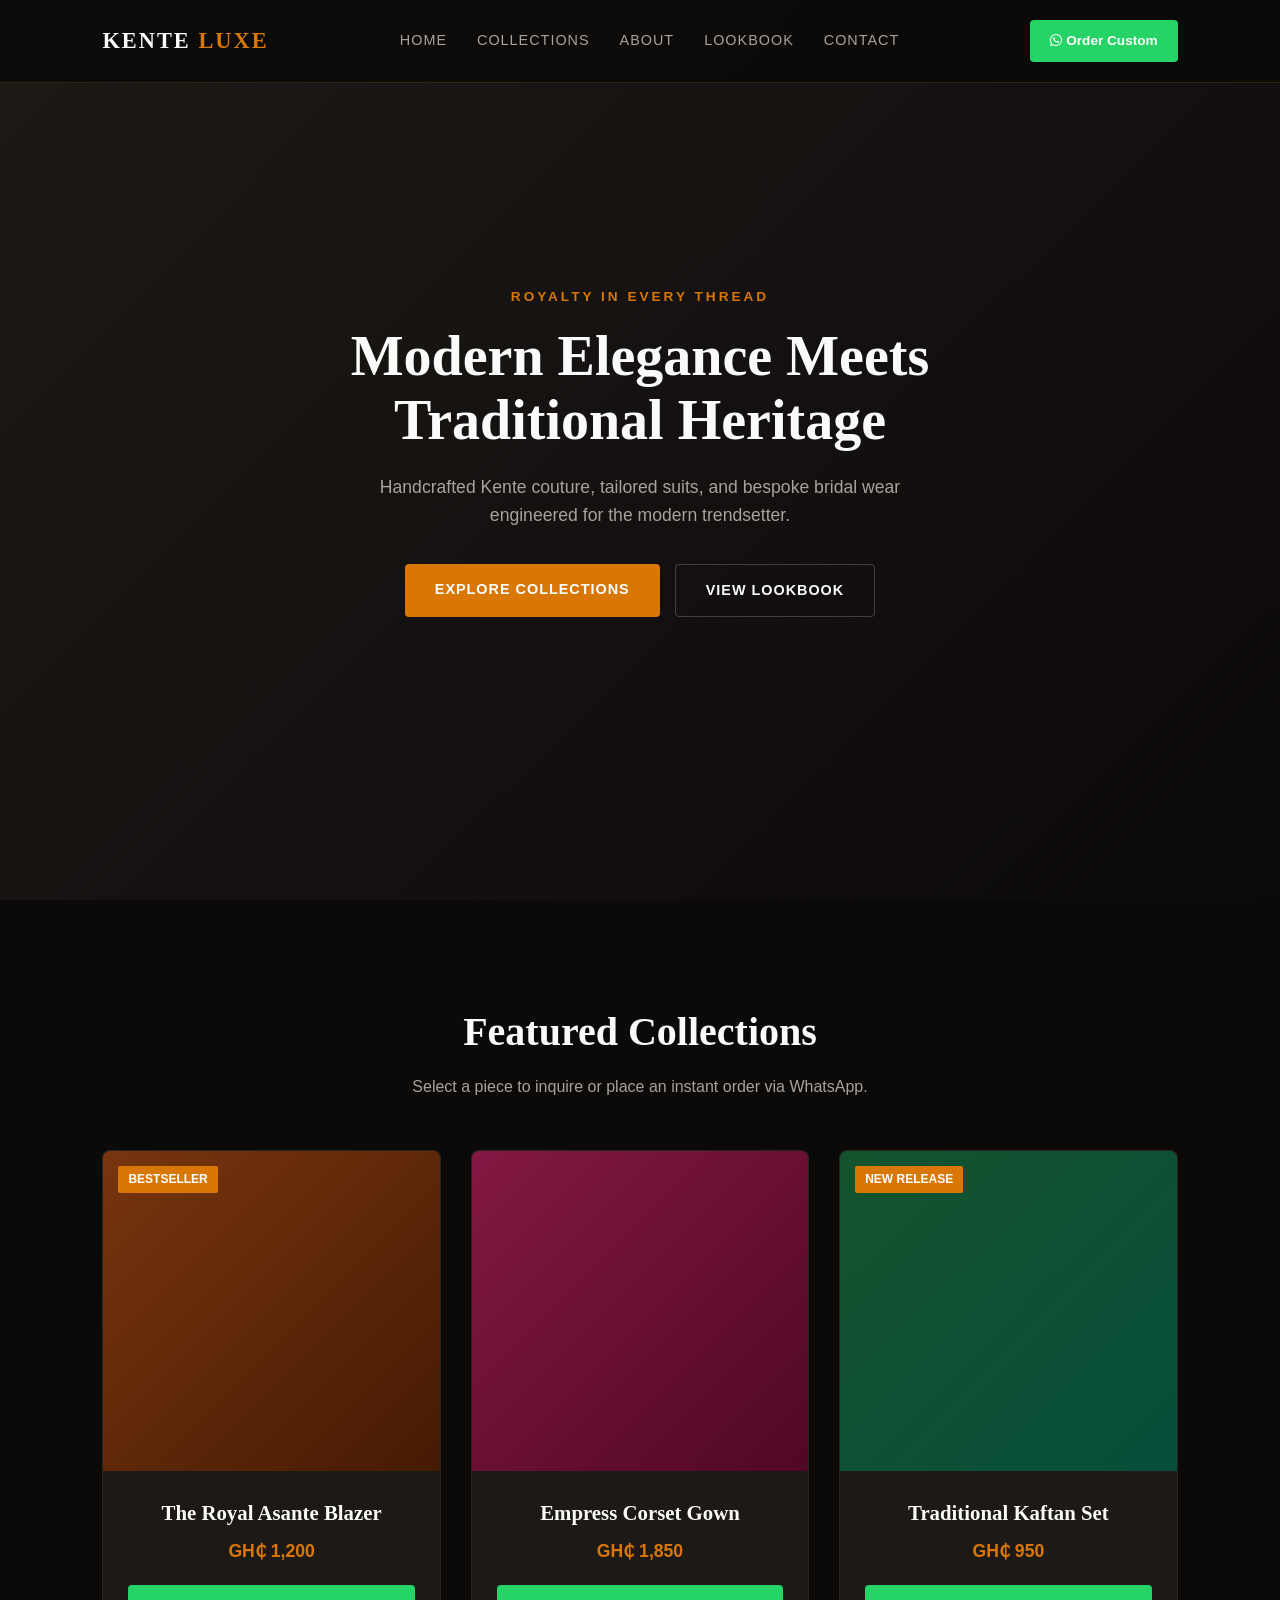
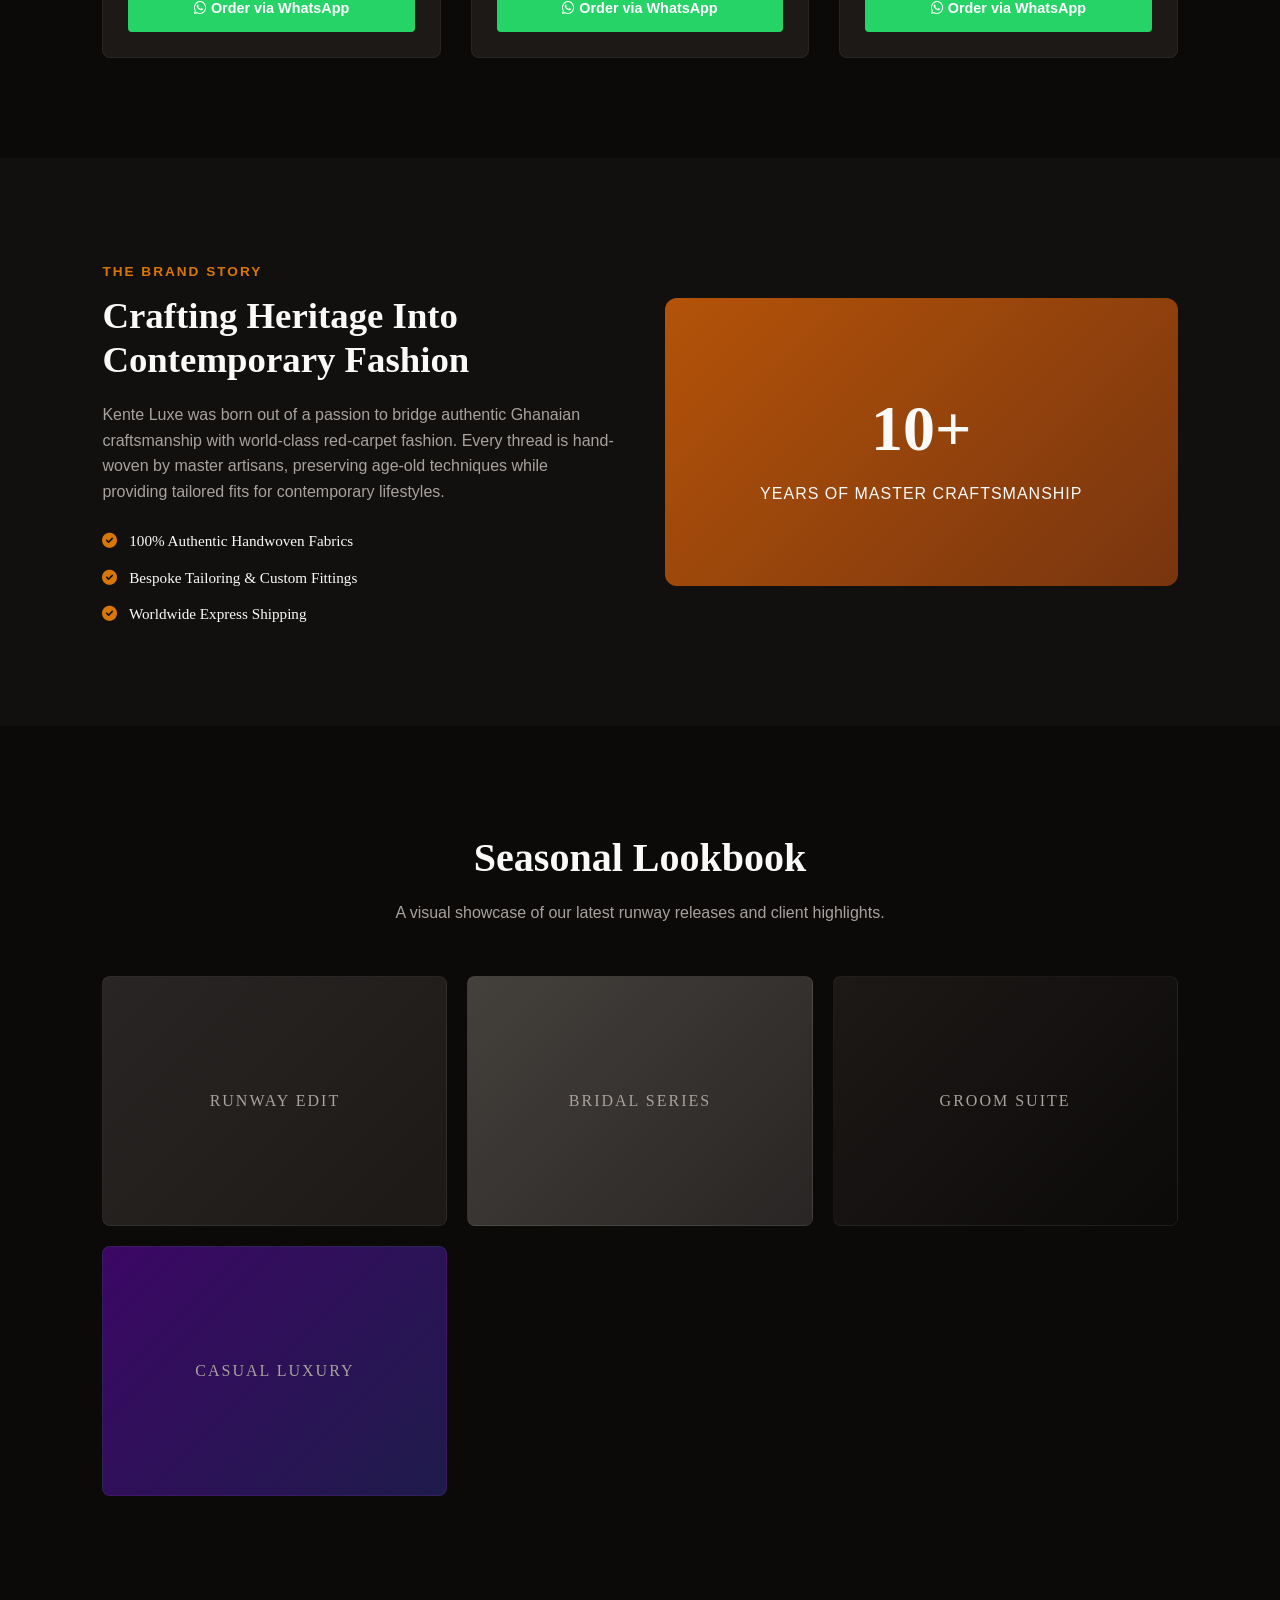
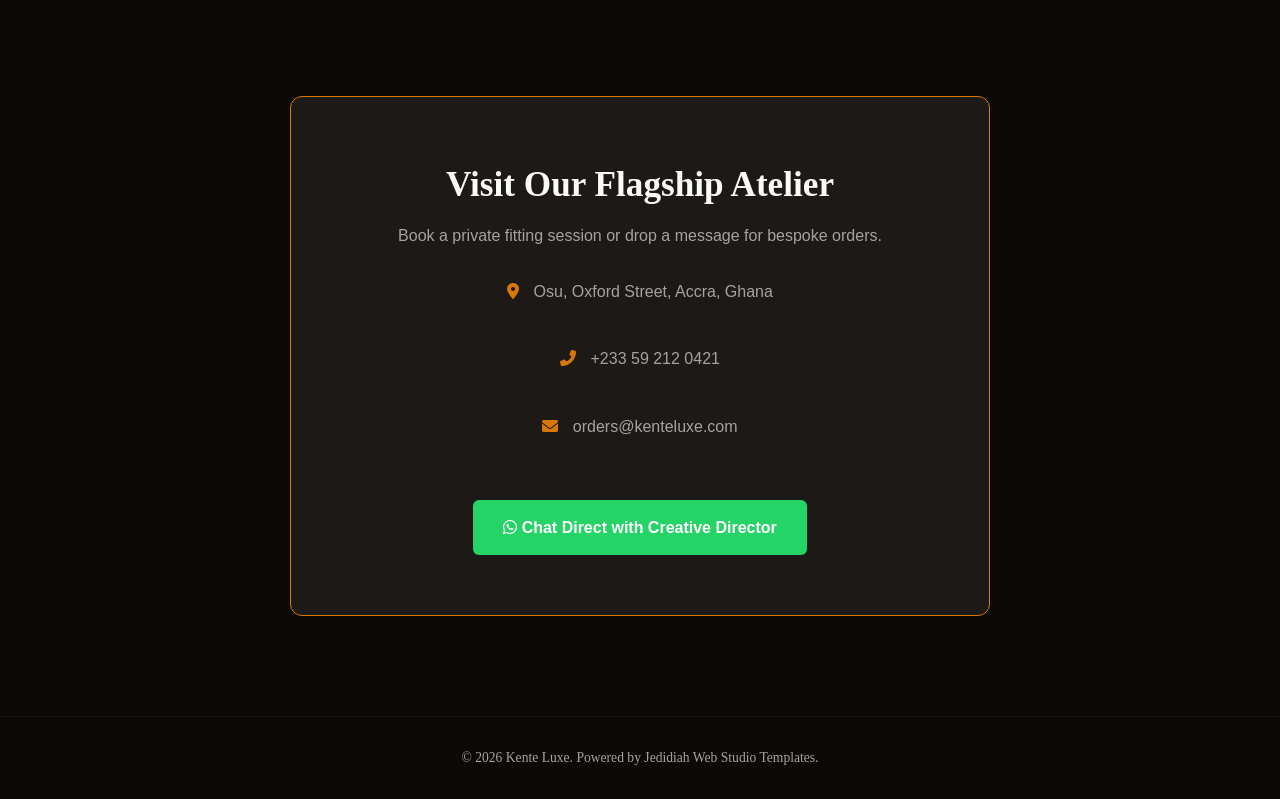
==== kente-luxe/index.html @ de1ab6dc "Add Kente Luxe fashion template" ====
<!DOCTYPE html>
<html lang="en">
<head>
    <meta charset="UTF-8">
    <meta name="viewport" content="width=device-width, initial-scale=1.0">
    <title>Kente Luxe | Modern African Fashion & Couture</title>
    <link rel="stylesheet" href="style.css">
    <link rel="stylesheet" href="https://cdnjs.cloudflare.com/ajax/libs/font-awesome/6.0.0/css/all.min.css">
</head>
<body>

    <header>
        <div class="logo">KENTE <span>LUXE</span></div>
        <nav class="nav-links">
            <a href="#home">Home</a>
            <a href="#collections">Collections</a>
            <a href="#about">About</a>
            <a href="#lookbook">Lookbook</a>
            <a href="#contact">Contact</a>
        </nav>
        <a href="https://wa.me/233000000000?text=Hello%20Kente%20Luxe!%20I'd%20like%20to%20book%20a%20custom%20fitting." target="_blank" class="nav-btn"><i class="fab fa-whatsapp"></i> Order Custom</a>
    </header>

    <section id="home" class="hero">
        <div class="hero-overlay"></div>
        <div class="hero-content">
            <span class="tagline">ROYALTY IN EVERY THREAD</span>
            <h1>Modern Elegance Meets Traditional Heritage</h1>
            <p>Handcrafted Kente couture, tailored suits, and bespoke bridal wear engineered for the modern trendsetter.</p>
            <div class="hero-btns">
                <a href="#collections" class="btn primary">Explore Collections</a>
                <a href="#lookbook" class="btn secondary">View Lookbook</a>
            </div>
        </div>
    </section>

    <section id="collections" class="collections">
        <div class="section-title">
            <h2>Featured Collections</h2>
            <p>Select a piece to inquire or place an instant order via WhatsApp.</p>
        </div>

        <div class="products-grid">
            <div class="product-card">
                <div class="product-img-wrap">
                    <span class="badge">Bestseller</span>
                    <div class="img-placeholder luxury-kente-1"></div>
                </div>
                <div class="product-info">
                    <h3>The Royal Asante Blazer</h3>
                    <p class="price">GH₵ 1,200</p>
                    <a href="https://wa.me/233000000000?text=Hello%20Kente%20Luxe!%20I'm%20interested%20in%20ordering%20The%20Royal%20Asante%20Blazer." target="_blank" class="order-btn">
                        <i class="fab fa-whatsapp"></i> Order via WhatsApp
                    </a>
                </div>
            </div>

            <div class="product-card">
                <div class="product-img-wrap">
                    <div class="img-placeholder luxury-kente-2"></div>
                </div>
                <div class="product-info">
                    <h3>Empress Corset Gown</h3>
                    <p class="price">GH₵ 1,850</p>
                    <a href="https://wa.me/233000000000?text=Hello%20Kente%20Luxe!%20I'm%20interested%20in%20ordering%20the%20Empress%20Corset%20Gown." target="_blank" class="order-btn">
                        <i class="fab fa-whatsapp"></i> Order via WhatsApp
                    </a>
                </div>
            </div>

            <div class="product-card">
                <div class="product-img-wrap">
                    <span class="badge">New Release</span>
                    <div class="img-placeholder luxury-kente-3"></div>
                </div>
                <div class="product-info">
                    <h3>Traditional Kaftan Set</h3>
                    <p class="price">GH₵ 950</p>
                    <a href="https://wa.me/233000000000?text=Hello%20Kente%20Luxe!%20I'm%20interested%20in%20ordering%20the%20Traditional%20Kaftan%20Set." target="_blank" class="order-btn">
                        <i class="fab fa-whatsapp"></i> Order via WhatsApp
                    </a>
                </div>
            </div>
        </div>
    </section>

    <section id="about" class="about">
        <div class="about-container">
            <div class="about-text">
                <span class="sub-heading">THE BRAND STORY</span>
                <h2>Crafting Heritage Into Contemporary Fashion</h2>
                <p>Kente Luxe was born out of a passion to bridge authentic Ghanaian craftsmanship with world-class red-carpet fashion. Every thread is hand-woven by master artisans, preserving age-old techniques while providing tailored fits for contemporary lifestyles.</p>
                <div class="highlights">
                    <div class="hl-item"><i class="fas fa-check-circle"></i> 100% Authentic Handwoven Fabrics</div>
                    <div class="hl-item"><i class="fas fa-check-circle"></i> Bespoke Tailoring & Custom Fittings</div>
                    <div class="hl-item"><i class="fas fa-check-circle"></i> Worldwide Express Shipping</div>
                </div>
            </div>
            <div class="about-graphic">
                <div class="graphic-box">
                    <h3>10+</h3>
                    <p>Years of Master Craftsmanship</p>
                </div>
            </div>
        </div>
    </section>

    <section id="lookbook" class="lookbook">
        <div class="section-title">
            <h2>Seasonal Lookbook</h2>
            <p>A visual showcase of our latest runway releases and client highlights.</p>
        </div>

        <div class="lookbook-gallery">
            <div class="gallery-item item-large">
                <div class="gallery-placeholder g-1"><span>Runway Edit</span></div>
            </div>
            <div class="gallery-item">
                <div class="gallery-placeholder g-2"><span>Bridal Series</span></div>
            </div>
            <div class="gallery-item">
                <div class="gallery-placeholder g-3"><span>Groom Suite</span></div>
            </div>
            <div class="gallery-item item-wide">
                <div class="gallery-placeholder g-4"><span>Casual Luxury</span></div>
            </div>
        </div>
    </section>

    <section id="contact" class="contact">
        <div class="contact-card">
            <h2>Visit Our Flagship Atelier</h2>
            <p>Book a private fitting session or drop a message for bespoke orders.</p>
            <div class="contact-details">
                <p><i class="fas fa-map-marker-alt"></i> Osu, Oxford Street, Accra, Ghana</p>
                <p><i class="fas fa-phone-alt"></i> +233 59 212 0421</p>
                <p><i class="fas fa-envelope"></i> orders@kenteluxe.com</p>
            </div>
            <a href="https://wa.me/233000000000" target="_blank" class="contact-whatsapp">
                <i class="fab fa-whatsapp"></i> Chat Direct with Creative Director
            </a>
        </div>
    </section>

    <footer>
        <p>&copy; 2026 Kente Luxe. Powered by Jedidiah Web Studio Templates.</p>
    </footer>

</body>
</html>
---- kente-luxe/style.css ----
/* ==========================================
   KENTE LUXE - STYLING ENGINE
   ========================================== */
:root {
    --bg-main: #0c0a09;
    --card-bg: #1c1917;
    --gold: #d97706;
    --gold-bright: #f59e0b;
    --text-white: #fafaf9;
    --text-muted: #a8a29e;
}

* {
    margin: 0;
    padding: 0;
    box-sizing: border-box;
    font-family: 'Playfair Display', Georgia, serif;
    scroll-behavior: smooth;
}

body {
    background-color: var(--bg-main);
    color: var(--text-white);
    line-height: 1.6;
}

/* Header Navigation */
header {
    display: flex;
    justify-content: space-between;
    align-items: center;
    padding: 20px 8%;
    background: rgba(12, 10, 9, 0.9);
    backdrop-filter: blur(10px);
    position: fixed;
    width: 100%;
    top: 0;
    z-index: 1000;
    border-bottom: 1px solid rgba(217, 119, 6, 0.2);
}

.logo {
    font-size: 1.4rem;
    font-weight: 800;
    letter-spacing: 2px;
}
.logo span { color: var(--gold); }

.nav-links { display: flex; gap: 30px; }
.nav-links a {
    color: var(--text-muted);
    text-decoration: none;
    font-family: -apple-system, sans-serif;
    font-size: 0.9rem;
    text-transform: uppercase;
    letter-spacing: 1px;
    transition: color 0.3s;
}
.nav-links a:hover { color: var(--gold); }

.nav-btn {
    background: #25d366;
    color: #fff;
    padding: 10px 20px;
    border-radius: 4px;
    text-decoration: none;
    font-family: -apple-system, sans-serif;
    font-size: 0.85rem;
    font-weight: 600;
    transition: transform 0.3s;
}
.nav-btn:hover { transform: translateY(-2px); }

/* Hero Section */
.hero {
    height: 100vh;
    background: linear-gradient(135deg, #1c1917 0%, #0c0a09 100%);
    display: flex;
    align-items: center;
    justify-content: center;
    text-align: center;
    padding: 0 8%;
    position: relative;
}

.tagline {
    color: var(--gold);
    font-family: -apple-system, sans-serif;
    letter-spacing: 3px;
    font-size: 0.85rem;
    font-weight: 700;
}

.hero-content h1 {
    font-size: 3.5rem;
    margin: 15px 0 20px;
    line-height: 1.15;
    max-width: 850px;
}

.hero-content p {
    color: var(--text-muted);
    font-family: -apple-system, sans-serif;
    font-size: 1.1rem;
    max-width: 600px;
    margin: 0 auto 35px;
}

.hero-btns { display: flex; gap: 15px; justify-content: center; }

.btn {
    padding: 14px 30px;
    border-radius: 4px;
    text-decoration: none;
    font-family: -apple-system, sans-serif;
    font-size: 0.9rem;
    font-weight: 600;
    text-transform: uppercase;
    letter-spacing: 1px;
    transition: all 0.3s;
}
.btn.primary { background: var(--gold); color: #fff; }
.btn.primary:hover { background: var(--gold-bright); }
.btn.secondary { border: 1px solid rgba(255,255,255,0.2); color: var(--text-white); }
.btn.secondary:hover { border-color: var(--gold); color: var(--gold); }

/* Collections Section */
.collections, .about, .lookbook, .contact { padding: 100px 8%; }

.section-title { text-align: center; margin-bottom: 50px; }
.section-title h2 { font-size: 2.5rem; margin-bottom: 10px; }
.section-title p { color: var(--text-muted); font-family: -apple-system, sans-serif; }

.products-grid {
    display: grid;
    grid-template-columns: repeat(auto-fit, minmax(280px, 1fr));
    gap: 30px;
}

.product-card {
    background: var(--card-bg);
    border: 1px solid rgba(255,255,255,0.05);
    border-radius: 8px;
    overflow: hidden;
    transition: transform 0.3s, border-color 0.3s;
}
.product-card:hover {
    transform: translateY(-5px);
    border-color: var(--gold);
}

.product-img-wrap { position: relative; height: 320px; }
.badge {
    position: absolute;
    top: 15px;
    left: 15px;
    background: var(--gold);
    color: #fff;
    font-family: -apple-system, sans-serif;
    font-size: 0.75rem;
    padding: 4px 10px;
    border-radius: 2px;
    text-transform: uppercase;
    font-weight: 700;
}

.img-placeholder { width: 100%; height: 100%; }
.luxury-kente-1 { background: linear-gradient(135deg, #78350f, #451a03); }
.luxury-kente-2 { background: linear-gradient(135deg, #831843, #500724); }
.luxury-kente-3 { background: linear-gradient(135deg, #14532d, #064e3b); }

.product-info { padding: 25px; text-align: center; }
.product-info h3 { font-size: 1.3rem; margin-bottom: 8px; }
.price { color: var(--gold); font-family: -apple-system, sans-serif; font-weight: 700; font-size: 1.1rem; margin-bottom: 20px; }

.order-btn {
    display: block;
    background: #25d366;
    color: #fff;
    text-decoration: none;
    padding: 12px;
    border-radius: 4px;
    font-family: -apple-system, sans-serif;
    font-weight: 600;
    font-size: 0.9rem;
    transition: opacity 0.3s;
}
.order-btn:hover { opacity: 0.9; }

/* About Section */
.about { background: #12100e; }
.about-container { display: grid; grid-template-columns: 1fr 1fr; gap: 50px; align-items: center; }
.sub-heading { color: var(--gold); font-family: -apple-system, sans-serif; font-size: 0.85rem; font-weight: 700; letter-spacing: 2px; }
.about-text h2 { font-size: 2.3rem; margin: 10px 0 20px; line-height: 1.2; }
.about-text p { color: var(--text-muted); font-family: -apple-system, sans-serif; margin-bottom: 25px; }

.highlights { display: flex; flex-direction: column; gap: 12px; font-family: -apple-system, sans-serif; font-size: 0.95rem; }
.highlights i { color: var(--gold); margin-right: 8px; }

.graphic-box {
    background: linear-gradient(135deg, #b45309, #78350f);
    padding: 80px;
    border-radius: 12px;
    text-align: center;
}
.graphic-box h3 { font-size: 4rem; }
.graphic-box p { font-family: -apple-system, sans-serif; letter-spacing: 1px; text-transform: uppercase; }

/* Lookbook Grid */
.lookbook-gallery {
    display: grid;
    grid-template-columns: repeat(3, 1fr);
    gap: 20px;
}
.gallery-placeholder {
    height: 250px;
    background: var(--card-bg);
    border: 1px solid rgba(255,255,255,0.05);
    border-radius: 8px;
    display: flex;
    align-items: center;
    justify-content: center;
    font-family: -apple-system, sans-serif;
    letter-spacing: 2px;
    text-transform: uppercase;
    color: var(--text-muted);
}
.g-1 { background: linear-gradient(135deg, #292524, #1c1917); }
.g-2 { background: linear-gradient(135deg, #44403c, #292524); }
.g-3 { background: linear-gradient(135deg, #1c1917, #0c0a09); }
.g-4 { background: linear-gradient(135deg, #3b0764, #1e1b4b); }

/* Contact Section */
.contact-card {
    background: var(--card-bg);
    border: 1px solid var(--gold);
    border-radius: 12px;
    padding: 60px;
    text-align: center;
    max-width: 700px;
    margin: 0 auto;
}
.contact-card h2 { font-size: 2.2rem; margin-bottom: 10px; }
.contact-card p { color: var(--text-muted); font-family: -apple-system, sans-serif; margin-bottom: 30px; }

.contact-details { font-family: -apple-system, sans-serif; margin-bottom: 30px; display: flex; flex-direction: column; gap: 12px; }
.contact-details i { color: var(--gold); margin-right: 10px; }

.contact-whatsapp {
    display: inline-block;
    background: #25d366;
    color: #fff;
    padding: 15px 30px;
    border-radius: 6px;
    text-decoration: none;
    font-family: -apple-system, sans-serif;
    font-weight: 700;
}

footer {
    text-align: center;
    padding: 30px;
    font-family: -apple-system, sans-serif;
    color: var(--text-muted);
    font-size: 0.85rem;
    border-top: 1px solid rgba(255,255,255,0.05);
}

/* Responsiveness */
@media (max-width: 768px) {
    .nav-links { display: none; }
    .hero-content h1 { font-size: 2.3rem; }
    .about-container { grid-template-columns: 1fr; }
    .lookbook-gallery { grid-template-columns: 1fr; }
}
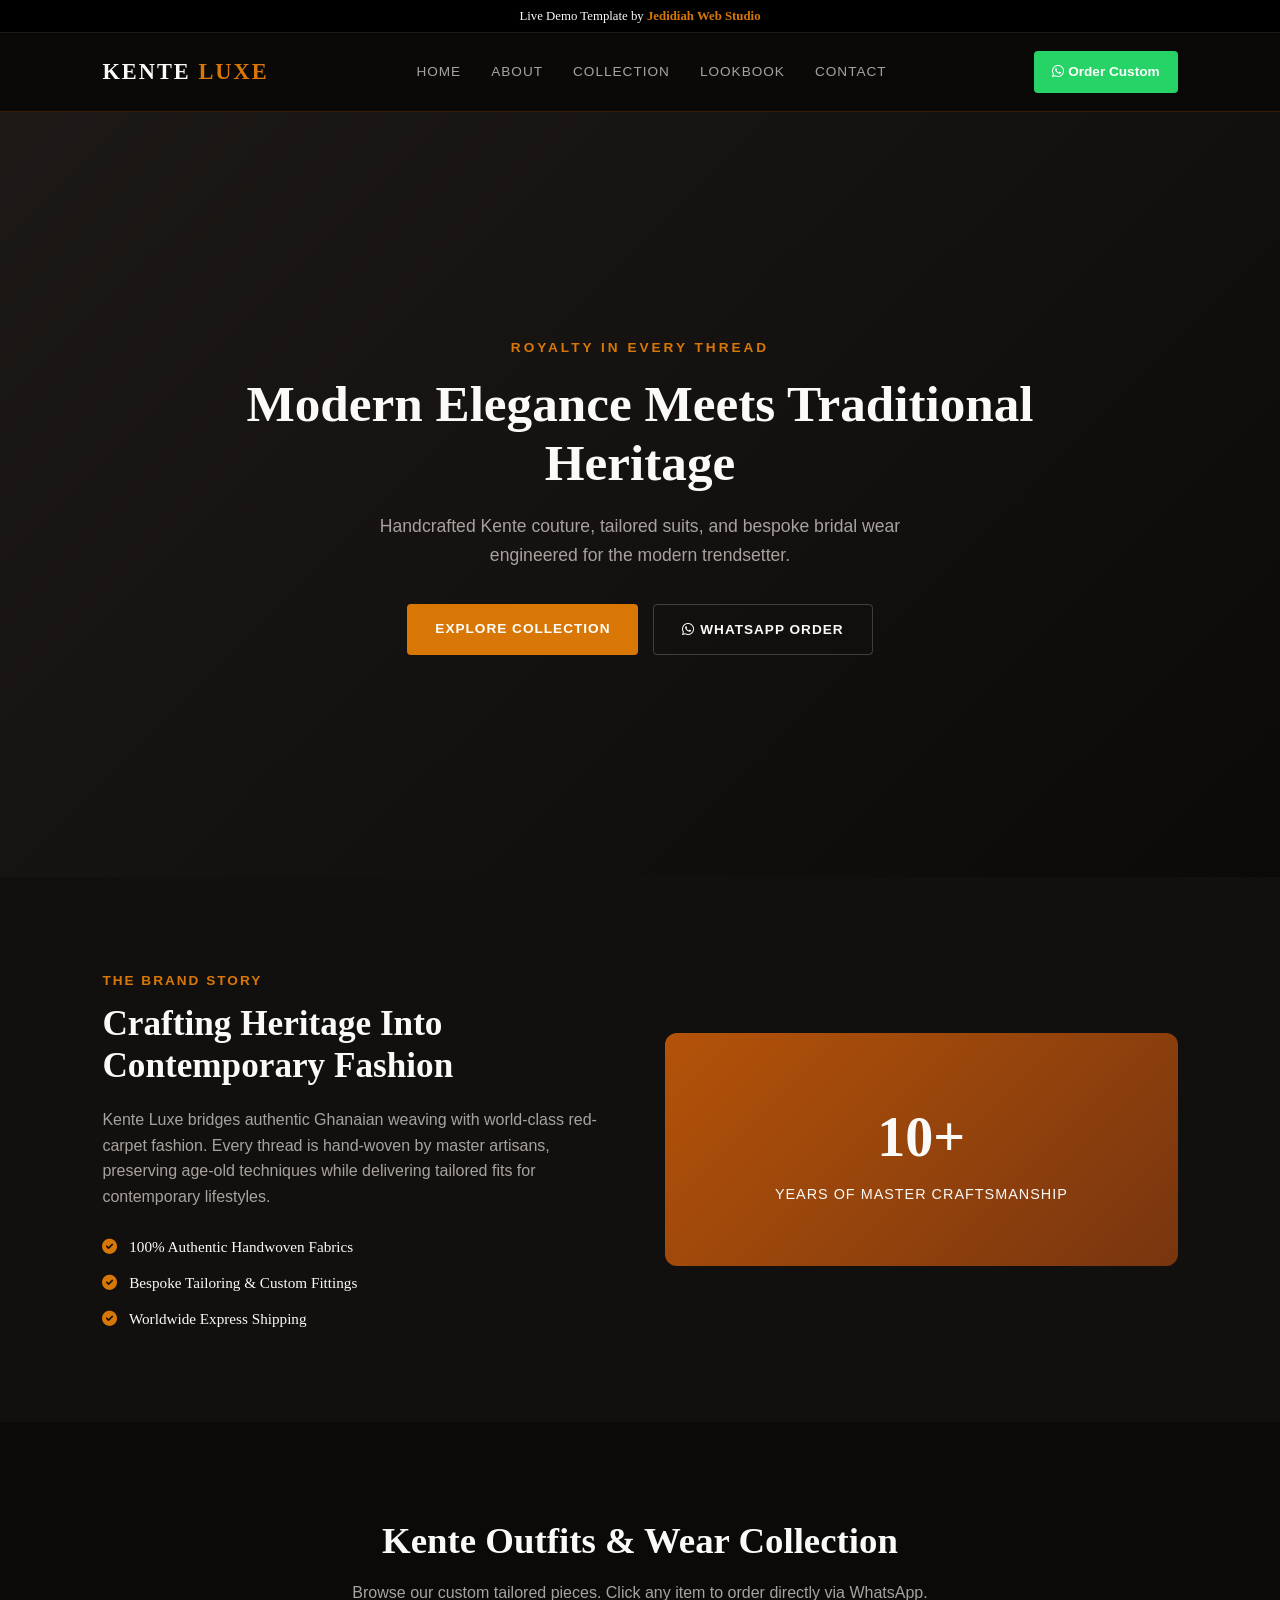
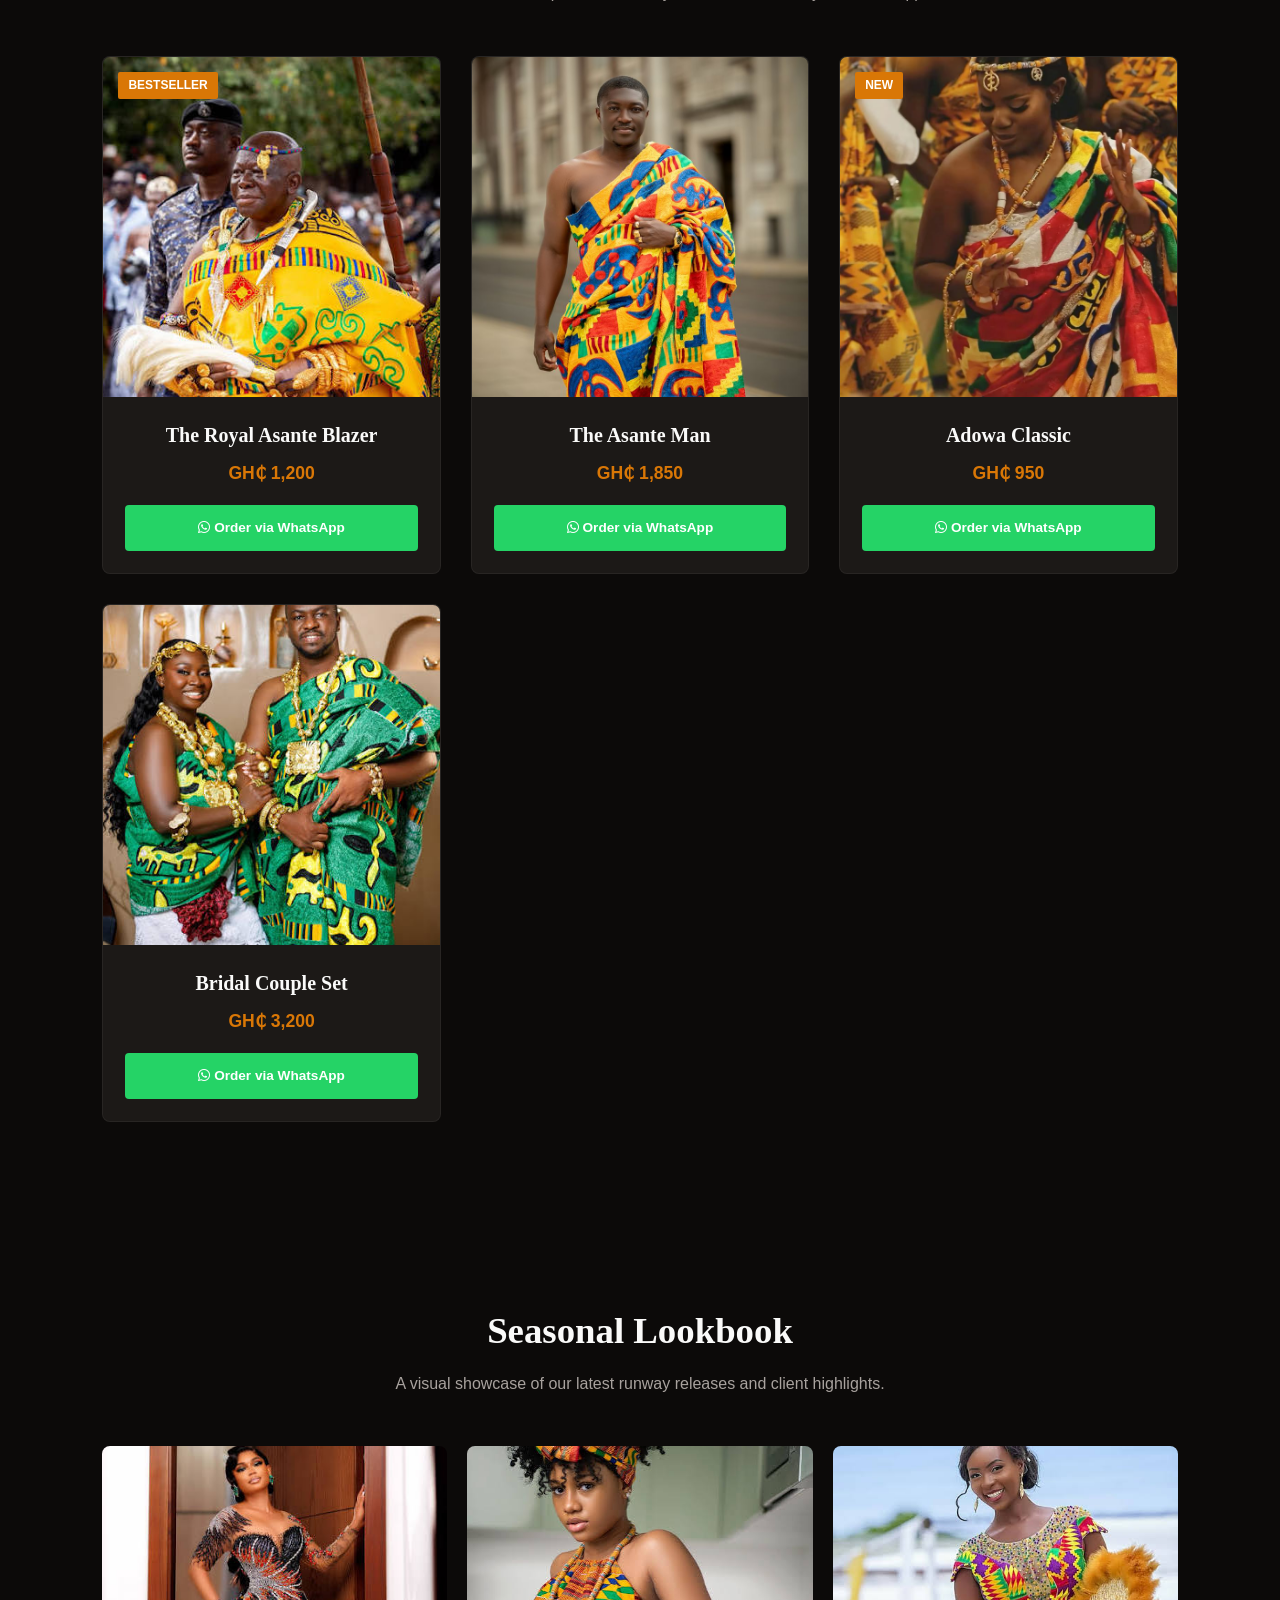
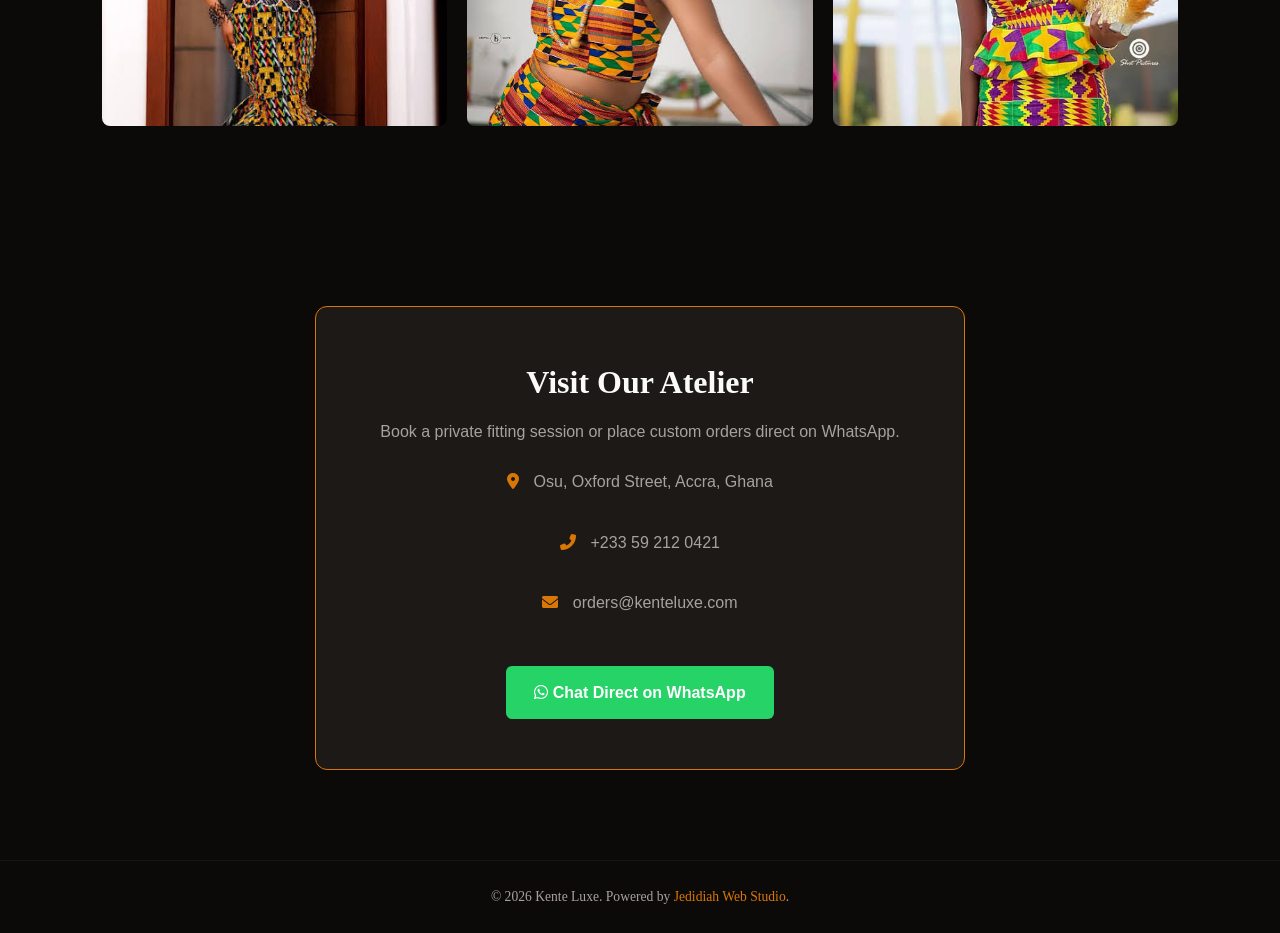
==== commit 05fdd427: "Add Kente Luxe image organization guide to README" ====
--- a/kente-luxe/index.html
+++ b/kente-luxe/index.html
@@ -3,24 +3,33 @@
 <head>
     <meta charset="UTF-8">
     <meta name="viewport" content="width=device-width, initial-scale=1.0">
-    <title>Kente Luxe | Modern African Fashion & Couture</title>
+    <title>Kente Luxe | Royal African Fashion & Couture</title>
     <link rel="stylesheet" href="style.css">
     <link rel="stylesheet" href="https://cdnjs.cloudflare.com/ajax/libs/font-awesome/6.0.0/css/all.min.css">
 </head>
 <body>
 
+    <!-- Back to Main Studio Link Bar -->
+    <div class="studio-bar">
+        <p>Live Demo Template by <a href="/">Jedidiah Web Studio</a></p>
+    </div>
+
+    <!-- Navigation Header -->
     <header>
         <div class="logo">KENTE <span>LUXE</span></div>
         <nav class="nav-links">
             <a href="#home">Home</a>
-            <a href="#collections">Collections</a>
             <a href="#about">About</a>
+            <a href="#collection">Collection</a>
             <a href="#lookbook">Lookbook</a>
             <a href="#contact">Contact</a>
         </nav>
-        <a href="https://wa.me/233000000000?text=Hello%20Kente%20Luxe!%20I'd%20like%20to%20book%20a%20custom%20fitting." target="_blank" class="nav-btn"><i class="fab fa-whatsapp"></i> Order Custom</a>
+        <a href="https://wa.me/233000000000?text=Hello%20Kente%20Luxe!%20I'd%20like%20to%20order%20a%20custom%20fitting." target="_blank" class="nav-btn">
+            <i class="fab fa-whatsapp"></i> Order Custom
+        </a>
     </header>
 
+    <!-- Hero Section -->
     <section id="home" class="hero">
         <div class="hero-overlay"></div>
         <div class="hero-content">
@@ -28,68 +37,19 @@
             <h1>Modern Elegance Meets Traditional Heritage</h1>
             <p>Handcrafted Kente couture, tailored suits, and bespoke bridal wear engineered for the modern trendsetter.</p>
             <div class="hero-btns">
-                <a href="#collections" class="btn primary">Explore Collections</a>
-                <a href="#lookbook" class="btn secondary">View Lookbook</a>
+                <a href="#collection" class="btn primary">Explore Collection</a>
+                <a href="https://wa.me/233000000000?text=Hello%20Kente%20Luxe!%20I'd%20like%20to%20inquire%20about%20a%20bespoke%20design." target="_blank" class="btn secondary"><i class="fab fa-whatsapp"></i> WhatsApp Order</a>
             </div>
         </div>
     </section>
 
-    <section id="collections" class="collections">
-        <div class="section-title">
-            <h2>Featured Collections</h2>
-            <p>Select a piece to inquire or place an instant order via WhatsApp.</p>
-        </div>
-
-        <div class="products-grid">
-            <div class="product-card">
-                <div class="product-img-wrap">
-                    <span class="badge">Bestseller</span>
-                    <div class="img-placeholder luxury-kente-1"></div>
-                </div>
-                <div class="product-info">
-                    <h3>The Royal Asante Blazer</h3>
-                    <p class="price">GH₵ 1,200</p>
-                    <a href="https://wa.me/233000000000?text=Hello%20Kente%20Luxe!%20I'm%20interested%20in%20ordering%20The%20Royal%20Asante%20Blazer." target="_blank" class="order-btn">
-                        <i class="fab fa-whatsapp"></i> Order via WhatsApp
-                    </a>
-                </div>
-            </div>
-
-            <div class="product-card">
-                <div class="product-img-wrap">
-                    <div class="img-placeholder luxury-kente-2"></div>
-                </div>
-                <div class="product-info">
-                    <h3>Empress Corset Gown</h3>
-                    <p class="price">GH₵ 1,850</p>
-                    <a href="https://wa.me/233000000000?text=Hello%20Kente%20Luxe!%20I'm%20interested%20in%20ordering%20the%20Empress%20Corset%20Gown." target="_blank" class="order-btn">
-                        <i class="fab fa-whatsapp"></i> Order via WhatsApp
-                    </a>
-                </div>
-            </div>
-
-            <div class="product-card">
-                <div class="product-img-wrap">
-                    <span class="badge">New Release</span>
-                    <div class="img-placeholder luxury-kente-3"></div>
-                </div>
-                <div class="product-info">
-                    <h3>Traditional Kaftan Set</h3>
-                    <p class="price">GH₵ 950</p>
-                    <a href="https://wa.me/233000000000?text=Hello%20Kente%20Luxe!%20I'm%20interested%20in%20ordering%20the%20Traditional%20Kaftan%20Set." target="_blank" class="order-btn">
-                        <i class="fab fa-whatsapp"></i> Order via WhatsApp
-                    </a>
-                </div>
-            </div>
-        </div>
-    </section>
-
+    <!-- About Section -->
     <section id="about" class="about">
         <div class="about-container">
             <div class="about-text">
                 <span class="sub-heading">THE BRAND STORY</span>
                 <h2>Crafting Heritage Into Contemporary Fashion</h2>
-                <p>Kente Luxe was born out of a passion to bridge authentic Ghanaian craftsmanship with world-class red-carpet fashion. Every thread is hand-woven by master artisans, preserving age-old techniques while providing tailored fits for contemporary lifestyles.</p>
+                <p>Kente Luxe bridges authentic Ghanaian weaving with world-class red-carpet fashion. Every thread is hand-woven by master artisans, preserving age-old techniques while delivering tailored fits for contemporary lifestyles.</p>
                 <div class="highlights">
                     <div class="hl-item"><i class="fas fa-check-circle"></i> 100% Authentic Handwoven Fabrics</div>
                     <div class="hl-item"><i class="fas fa-check-circle"></i> Bespoke Tailoring & Custom Fittings</div>
@@ -105,6 +65,75 @@
         </div>
     </section>
 
+    <!-- Collection Section -->
+    <section id="collection" class="collection-section">
+        <div class="section-title">
+            <h2>Kente Outfits & Wear Collection</h2>
+            <p>Browse our custom tailored pieces. Click any item to order directly via WhatsApp.</p>
+        </div>
+
+        <div class="products-grid">
+            <!-- Outfit 1 -->
+            <div class="product-card">
+                <div class="product-img-wrap">
+                    <span class="badge">Bestseller</span>
+                    <img src="images/kente-1.jpg" alt="The Royal Asante Blazer" class="product-img" onerror="this.src='https://via.placeholder.com/400x500/1c1917/d97706?text=Kente+Outfit+1'">
+                </div>
+                <div class="product-info">
+                    <h3>The Royal Asante Blazer</h3>
+                    <p class="price">GH₵ 1,200</p>
+                    <a href="https://wa.me/233000000000?text=Hello%20Kente%20Luxe!%20I'm%20interested%20in%20ordering%20The%20Royal%20Asante%20Blazer." target="_blank" class="order-btn">
+                        <i class="fab fa-whatsapp"></i> Order via WhatsApp
+                    </a>
+                </div>
+            </div>
+
+            <!-- Outfit 2 -->
+            <div class="product-card">
+                <div class="product-img-wrap">
+                    <img src="images/kente-2.jpg" alt="Empress Corset Gown" class="product-img" onerror="this.src='https://via.placeholder.com/400x500/1c1917/d97706?text=Kente+Outfit+2'">
+                </div>
+                <div class="product-info">
+                    <h3>The Asante Man</h3>
+                    <p class="price">GH₵ 1,850</p>
+                    <a href="https://wa.me/233000000000?text=Hello%20Kente%20Luxe!%20I'm%20interested%20in%20ordering%20the%20Empress%20Corset%20Gown." target="_blank" class="order-btn">
+                        <i class="fab fa-whatsapp"></i> Order via WhatsApp
+                    </a>
+                </div>
+            </div>
+
+            <!-- Outfit 3 -->
+            <div class="product-card">
+                <div class="product-img-wrap">
+                    <span class="badge">New</span>
+                    <img src="images/kente-3.jpg" alt="Adowa Classic" class="product-img" onerror="this.src='https://via.placeholder.com/400x500/1c1917/d97706?text=Kente+Outfit+3'">
+                </div>
+                <div class="product-info">
+                    <h3>Adowa Classic</h3>
+                    <p class="price">GH₵ 950</p>
+                    <a href="https://wa.me/233000000000?text=Hello%20Kente%20Luxe!%20I'm%20interested%20in%20ordering%20the%20Adowa%20Classic." target="_blank" class="order-btn">
+                        <i class="fab fa-whatsapp"></i> Order via WhatsApp
+                    </a>
+                </div>
+            </div>
+
+            <!-- Outfit 4 -->
+            <div class="product-card">
+                <div class="product-img-wrap">
+                    <img src="images/kente-4.jpg" alt="Bridal Couple Kente Set" class="product-img" onerror="this.src='https://via.placeholder.com/400x500/1c1917/d97706?text=Kente+Outfit+4'">
+                </div>
+                <div class="product-info">
+                    <h3>Bridal Couple Set</h3>
+                    <p class="price">GH₵ 3,200</p>
+                    <a href="https://wa.me/233000000000?text=Hello%20Kente%20Luxe!%20I'm%20interested%20in%20ordering%20the%20Bridal%20Couple%20Set." target="_blank" class="order-btn">
+                        <i class="fab fa-whatsapp"></i> Order via WhatsApp
+                    </a>
+                </div>
+            </div>
+        </div>
+    </section>
+
+    <!-- Lookbook Section -->
     <section id="lookbook" class="lookbook">
         <div class="section-title">
             <h2>Seasonal Lookbook</h2>
@@ -112,38 +141,36 @@
         </div>
 
         <div class="lookbook-gallery">
-            <div class="gallery-item item-large">
-                <div class="gallery-placeholder g-1"><span>Runway Edit</span></div>
+            <div class="gallery-item">
+                <img src="images/lookbook-1.jpg" alt="Lookbook 1" onerror="this.src='https://via.placeholder.com/400x300/292524/a8a29e?text=Lookbook+1'">
             </div>
             <div class="gallery-item">
-                <div class="gallery-placeholder g-2"><span>Bridal Series</span></div>
+                <img src="images/lookbook-2.jpg" alt="Lookbook 2" onerror="this.src='https://via.placeholder.com/400x300/292524/a8a29e?text=Lookbook+2'">
             </div>
             <div class="gallery-item">
-                <div class="gallery-placeholder g-3"><span>Groom Suite</span></div>
-            </div>
-            <div class="gallery-item item-wide">
-                <div class="gallery-placeholder g-4"><span>Casual Luxury</span></div>
+                <img src="images/lookbook-3.jpg" alt="Lookbook 3" onerror="this.src='https://via.placeholder.com/400x300/292524/a8a29e?text=Lookbook+3'">
             </div>
         </div>
     </section>
 
+    <!-- Contact Section -->
     <section id="contact" class="contact">
         <div class="contact-card">
-            <h2>Visit Our Flagship Atelier</h2>
-            <p>Book a private fitting session or drop a message for bespoke orders.</p>
+            <h2>Visit Our Atelier</h2>
+            <p>Book a private fitting session or place custom orders direct on WhatsApp.</p>
             <div class="contact-details">
                 <p><i class="fas fa-map-marker-alt"></i> Osu, Oxford Street, Accra, Ghana</p>
                 <p><i class="fas fa-phone-alt"></i> +233 59 212 0421</p>
                 <p><i class="fas fa-envelope"></i> orders@kenteluxe.com</p>
             </div>
             <a href="https://wa.me/233000000000" target="_blank" class="contact-whatsapp">
-                <i class="fab fa-whatsapp"></i> Chat Direct with Creative Director
+                <i class="fab fa-whatsapp"></i> Chat Direct on WhatsApp
             </a>
         </div>
     </section>
 
     <footer>
-        <p>&copy; 2026 Kente Luxe. Powered by Jedidiah Web Studio Templates.</p>
+        <p>&copy; 2026 Kente Luxe. Powered by <a href="/" style="color:var(--gold); text-decoration:none;">Jedidiah Web Studio</a>.</p>
     </footer>
 
 </body>
--- a/kente-luxe/style.css
+++ b/kente-luxe/style.css
@@ -24,16 +24,30 @@
     line-height: 1.6;
 }
 
+/* Studio Preview Bar */
+.studio-bar {
+    background: #000;
+    text-align: center;
+    padding: 6px;
+    font-size: 0.8rem;
+    font-family: -apple-system, sans-serif;
+    border-bottom: 1px solid rgba(255,255,255,0.1);
+}
+.studio-bar a {
+    color: var(--gold);
+    text-decoration: none;
+    font-weight: 600;
+}
+
 /* Header Navigation */
 header {
     display: flex;
     justify-content: space-between;
     align-items: center;
-    padding: 20px 8%;
-    background: rgba(12, 10, 9, 0.9);
+    padding: 18px 8%;
+    background: rgba(12, 10, 9, 0.95);
     backdrop-filter: blur(10px);
-    position: fixed;
-    width: 100%;
+    position: sticky;
     top: 0;
     z-index: 1000;
     border-bottom: 1px solid rgba(217, 119, 6, 0.2);
@@ -51,7 +65,7 @@
     color: var(--text-muted);
     text-decoration: none;
     font-family: -apple-system, sans-serif;
-    font-size: 0.9rem;
+    font-size: 0.85rem;
     text-transform: uppercase;
     letter-spacing: 1px;
     transition: color 0.3s;
@@ -61,7 +75,7 @@
 .nav-btn {
     background: #25d366;
     color: #fff;
-    padding: 10px 20px;
+    padding: 10px 18px;
     border-radius: 4px;
     text-decoration: none;
     font-family: -apple-system, sans-serif;
@@ -73,13 +87,13 @@
 
 /* Hero Section */
 .hero {
-    height: 100vh;
+    min-height: 85vh;
     background: linear-gradient(135deg, #1c1917 0%, #0c0a09 100%);
     display: flex;
     align-items: center;
     justify-content: center;
     text-align: center;
-    padding: 0 8%;
+    padding: 60px 8%;
     position: relative;
 }
 
@@ -92,7 +106,7 @@
 }
 
 .hero-content h1 {
-    font-size: 3.5rem;
+    font-size: 3.2rem;
     margin: 15px 0 20px;
     line-height: 1.15;
     max-width: 850px;
@@ -106,14 +120,14 @@
     margin: 0 auto 35px;
 }
 
-.hero-btns { display: flex; gap: 15px; justify-content: center; }
+.hero-btns { display: flex; gap: 15px; justify-content: center; flex-wrap: wrap; }
 
 .btn {
-    padding: 14px 30px;
+    padding: 14px 28px;
     border-radius: 4px;
     text-decoration: none;
     font-family: -apple-system, sans-serif;
-    font-size: 0.9rem;
+    font-size: 0.85rem;
     font-weight: 600;
     text-transform: uppercase;
     letter-spacing: 1px;
@@ -124,16 +138,17 @@
 .btn.secondary { border: 1px solid rgba(255,255,255,0.2); color: var(--text-white); }
 .btn.secondary:hover { border-color: var(--gold); color: var(--gold); }
 
-/* Collections Section */
-.collections, .about, .lookbook, .contact { padding: 100px 8%; }
+/* Sections Styling */
+.collection-section, .about, .lookbook, .contact { padding: 90px 8%; }
 
 .section-title { text-align: center; margin-bottom: 50px; }
-.section-title h2 { font-size: 2.5rem; margin-bottom: 10px; }
+.section-title h2 { font-size: 2.3rem; margin-bottom: 10px; }
 .section-title p { color: var(--text-muted); font-family: -apple-system, sans-serif; }
 
+/* Product Cards Grid */
 .products-grid {
     display: grid;
-    grid-template-columns: repeat(auto-fit, minmax(280px, 1fr));
+    grid-template-columns: repeat(auto-fit, minmax(260px, 1fr));
     gap: 30px;
 }
 
@@ -149,7 +164,19 @@
     border-color: var(--gold);
 }
 
-.product-img-wrap { position: relative; height: 320px; }
+.product-img-wrap {
+    position: relative;
+    height: 340px;
+    background: #12100e;
+}
+
+.product-img {
+    width: 100%;
+    height: 100%;
+    object-fit: cover;
+    display: block;
+}
+
 .badge {
     position: absolute;
     top: 15px;
@@ -162,16 +189,12 @@
     border-radius: 2px;
     text-transform: uppercase;
     font-weight: 700;
-}
-
-.img-placeholder { width: 100%; height: 100%; }
-.luxury-kente-1 { background: linear-gradient(135deg, #78350f, #451a03); }
-.luxury-kente-2 { background: linear-gradient(135deg, #831843, #500724); }
-.luxury-kente-3 { background: linear-gradient(135deg, #14532d, #064e3b); }
-
-.product-info { padding: 25px; text-align: center; }
-.product-info h3 { font-size: 1.3rem; margin-bottom: 8px; }
-.price { color: var(--gold); font-family: -apple-system, sans-serif; font-weight: 700; font-size: 1.1rem; margin-bottom: 20px; }
+    z-index: 2;
+}
+
+.product-info { padding: 22px; text-align: center; }
+.product-info h3 { font-size: 1.25rem; margin-bottom: 8px; }
+.price { color: var(--gold); font-family: -apple-system, sans-serif; font-weight: 700; font-size: 1.1rem; margin-bottom: 18px; }
 
 .order-btn {
     display: block;
@@ -182,7 +205,7 @@
     border-radius: 4px;
     font-family: -apple-system, sans-serif;
     font-weight: 600;
-    font-size: 0.9rem;
+    font-size: 0.85rem;
     transition: opacity 0.3s;
 }
 .order-btn:hover { opacity: 0.9; }
@@ -191,7 +214,7 @@
 .about { background: #12100e; }
 .about-container { display: grid; grid-template-columns: 1fr 1fr; gap: 50px; align-items: center; }
 .sub-heading { color: var(--gold); font-family: -apple-system, sans-serif; font-size: 0.85rem; font-weight: 700; letter-spacing: 2px; }
-.about-text h2 { font-size: 2.3rem; margin: 10px 0 20px; line-height: 1.2; }
+.about-text h2 { font-size: 2.2rem; margin: 10px 0 20px; line-height: 1.2; }
 .about-text p { color: var(--text-muted); font-family: -apple-system, sans-serif; margin-bottom: 25px; }
 
 .highlights { display: flex; flex-direction: column; gap: 12px; font-family: -apple-system, sans-serif; font-size: 0.95rem; }
@@ -199,58 +222,56 @@
 
 .graphic-box {
     background: linear-gradient(135deg, #b45309, #78350f);
-    padding: 80px;
+    padding: 60px 40px;
     border-radius: 12px;
     text-align: center;
 }
-.graphic-box h3 { font-size: 4rem; }
-.graphic-box p { font-family: -apple-system, sans-serif; letter-spacing: 1px; text-transform: uppercase; }
-
-/* Lookbook Grid */
+.graphic-box h3 { font-size: 3.5rem; }
+.graphic-box p { font-family: -apple-system, sans-serif; letter-spacing: 1px; text-transform: uppercase; font-size: 0.9rem; }
+
+/* Lookbook Section */
 .lookbook-gallery {
     display: grid;
-    grid-template-columns: repeat(3, 1fr);
+    grid-template-columns: repeat(auto-fit, minmax(280px, 1fr));
     gap: 20px;
 }
-.gallery-placeholder {
-    height: 250px;
+.gallery-item {
+    height: 280px;
+    border-radius: 8px;
+    overflow: hidden;
     background: var(--card-bg);
-    border: 1px solid rgba(255,255,255,0.05);
-    border-radius: 8px;
-    display: flex;
-    align-items: center;
-    justify-content: center;
-    font-family: -apple-system, sans-serif;
-    letter-spacing: 2px;
-    text-transform: uppercase;
-    color: var(--text-muted);
-}
-.g-1 { background: linear-gradient(135deg, #292524, #1c1917); }
-.g-2 { background: linear-gradient(135deg, #44403c, #292524); }
-.g-3 { background: linear-gradient(135deg, #1c1917, #0c0a09); }
-.g-4 { background: linear-gradient(135deg, #3b0764, #1e1b4b); }
+}
+.gallery-item img {
+    width: 100%;
+    height: 100%;
+    object-fit: cover;
+    transition: transform 0.4s;
+}
+.gallery-item:hover img {
+    transform: scale(1.05);
+}
 
 /* Contact Section */
 .contact-card {
     background: var(--card-bg);
     border: 1px solid var(--gold);
     border-radius: 12px;
-    padding: 60px;
-    text-align: center;
-    max-width: 700px;
+    padding: 50px 30px;
+    text-align: center;
+    max-width: 650px;
     margin: 0 auto;
 }
-.contact-card h2 { font-size: 2.2rem; margin-bottom: 10px; }
-.contact-card p { color: var(--text-muted); font-family: -apple-system, sans-serif; margin-bottom: 30px; }
-
-.contact-details { font-family: -apple-system, sans-serif; margin-bottom: 30px; display: flex; flex-direction: column; gap: 12px; }
+.contact-card h2 { font-size: 2rem; margin-bottom: 10px; }
+.contact-card p { color: var(--text-muted); font-family: -apple-system, sans-serif; margin-bottom: 25px; }
+
+.contact-details { font-family: -apple-system, sans-serif; margin-bottom: 25px; display: flex; flex-direction: column; gap: 10px; }
 .contact-details i { color: var(--gold); margin-right: 10px; }
 
 .contact-whatsapp {
     display: inline-block;
     background: #25d366;
     color: #fff;
-    padding: 15px 30px;
+    padding: 14px 28px;
     border-radius: 6px;
     text-decoration: none;
     font-family: -apple-system, sans-serif;
@@ -259,17 +280,16 @@
 
 footer {
     text-align: center;
-    padding: 30px;
+    padding: 25px;
     font-family: -apple-system, sans-serif;
     color: var(--text-muted);
     font-size: 0.85rem;
     border-top: 1px solid rgba(255,255,255,0.05);
 }
 
-/* Responsiveness */
+/* Responsive Mobile Layout */
 @media (max-width: 768px) {
     .nav-links { display: none; }
-    .hero-content h1 { font-size: 2.3rem; }
+    .hero-content h1 { font-size: 2.2rem; }
     .about-container { grid-template-columns: 1fr; }
-    .lookbook-gallery { grid-template-columns: 1fr; }
 }
